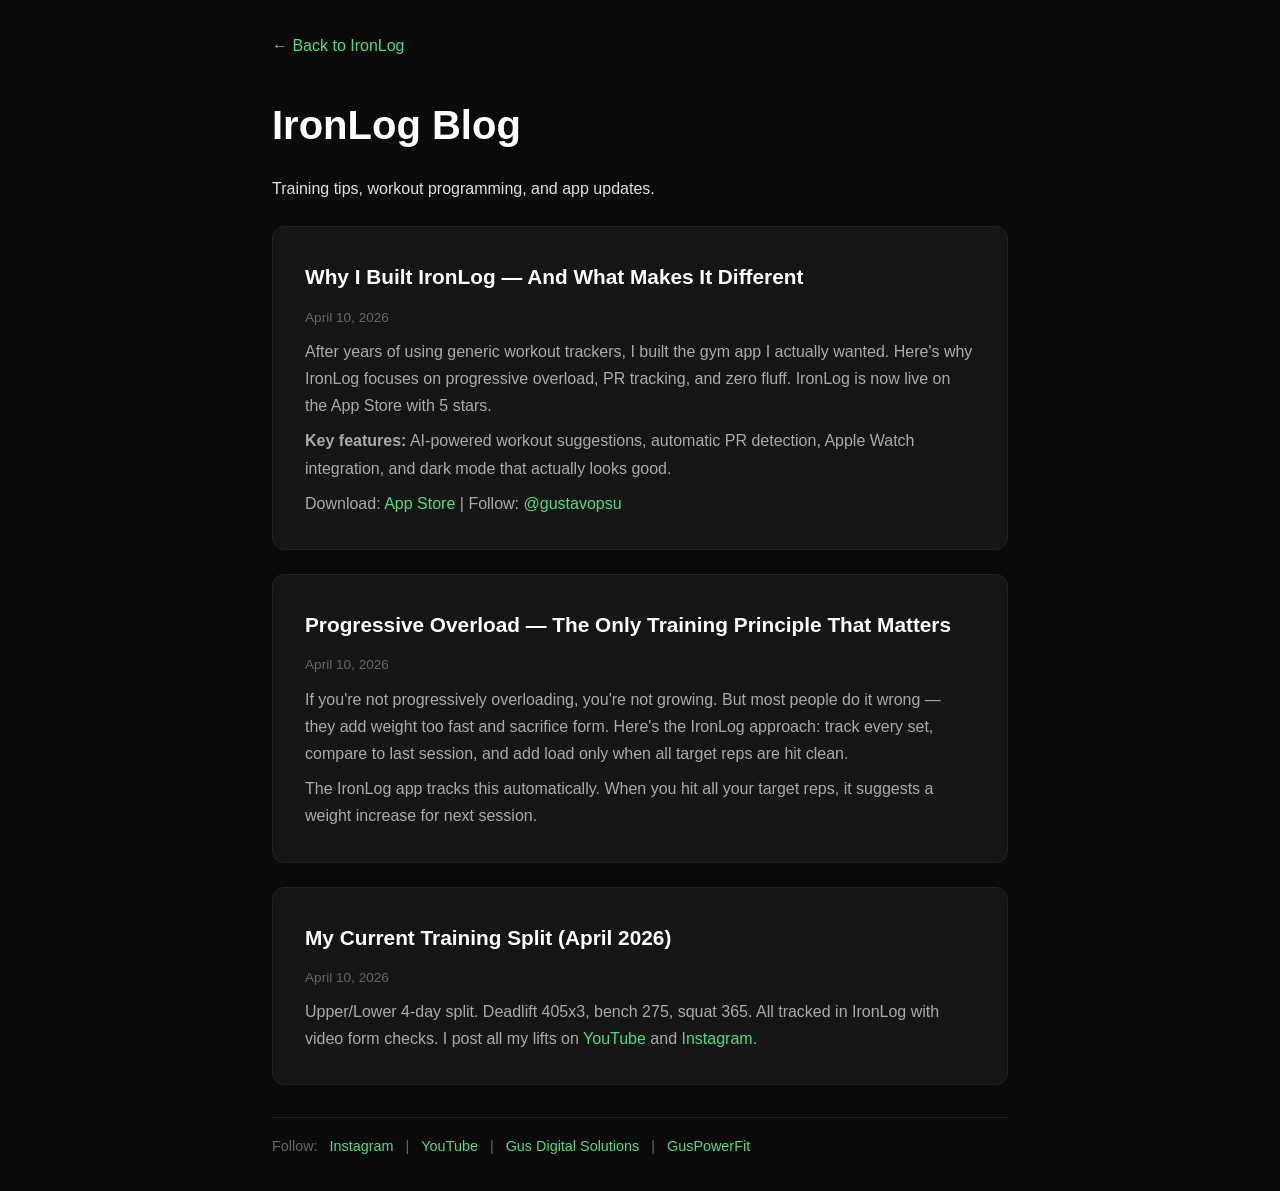
==== blog/index.html @ 03a8ed16 "Add blog section with 3 posts: why I built IronLog, progressive overload, training split Cross-links" ====
<!DOCTYPE html>
<html lang="en" data-theme="dark">
<head>
  <meta charset="UTF-8">
  <meta name="viewport" content="width=device-width, initial-scale=1.0">
  <title>IronLog Blog — Gym Training Tips & App Updates</title>
  <meta name="description" content="Training tips, workout programming advice, and IronLog app updates from Gus Digital Solutions.">
  <meta property="og:title" content="IronLog Blog — Gym Training Tips">
  <meta property="og:description" content="Training tips, workout programming, and app updates.">
  <meta property="og:type" content="website">
  <meta property="og:url" content="https://ironlog.co/blog">
  <link rel="canonical" href="https://ironlog.co/blog">
  <style>
    * { margin: 0; padding: 0; box-sizing: border-box; }
    body { font-family: -apple-system, BlinkMacSystemFont, 'Segoe UI', sans-serif; background: #0a0a0a; color: #e0e0e0; line-height: 1.7; }
    .container { max-width: 800px; margin: 0 auto; padding: 2rem; }
    h1 { font-size: 2.5rem; margin: 2rem 0 1rem; color: #fff; }
    h2 { font-size: 1.5rem; margin: 2rem 0 0.5rem; color: #4ade80; }
    .post { background: #151515; border-radius: 12px; padding: 2rem; margin: 1.5rem 0; border: 1px solid #222; }
    .post h3 { color: #fff; font-size: 1.3rem; margin-bottom: 0.5rem; }
    .post .date { color: #666; font-size: 0.85rem; }
    .post p { color: #aaa; margin-top: 0.5rem; }
    a { color: #4ade80; text-decoration: none; }
    a:hover { text-decoration: underline; }
    .back { display: inline-block; margin-top: 2rem; padding: 0.75rem 1.5rem; background: #4ade80; color: #000; border-radius: 8px; font-weight: 600; }
    .social { margin-top: 2rem; padding-top: 1rem; border-top: 1px solid #222; color: #666; font-size: 0.9rem; }
    .social a { margin: 0 0.5rem; }
  </style>
</head>
<body>
  <div class="container">
    <a href="/">&larr; Back to IronLog</a>
    <h1>IronLog Blog</h1>
    <p>Training tips, workout programming, and app updates.</p>

    <div class="post">
      <h3>Why I Built IronLog — And What Makes It Different</h3>
      <span class="date">April 10, 2026</span>
      <p>After years of using generic workout trackers, I built the gym app I actually wanted. Here's why IronLog focuses on progressive overload, PR tracking, and zero fluff. IronLog is now live on the App Store with 5 stars.</p>
      <p><strong>Key features:</strong> AI-powered workout suggestions, automatic PR detection, Apple Watch integration, and dark mode that actually looks good.</p>
      <p>Download: <a href="https://apps.apple.com/app/ironlog">App Store</a> | Follow: <a href="https://instagram.com/gustavopsu">@gustavopsu</a></p>
    </div>

    <div class="post">
      <h3>Progressive Overload — The Only Training Principle That Matters</h3>
      <span class="date">April 10, 2026</span>
      <p>If you're not progressively overloading, you're not growing. But most people do it wrong — they add weight too fast and sacrifice form. Here's the IronLog approach: track every set, compare to last session, and add load only when all target reps are hit clean.</p>
      <p>The IronLog app tracks this automatically. When you hit all your target reps, it suggests a weight increase for next session.</p>
    </div>

    <div class="post">
      <h3>My Current Training Split (April 2026)</h3>
      <span class="date">April 10, 2026</span>
      <p>Upper/Lower 4-day split. Deadlift 405x3, bench 275, squat 365. All tracked in IronLog with video form checks. I post all my lifts on <a href="https://youtube.com/@gusdigitalsolutions">YouTube</a> and <a href="https://instagram.com/gustavopsu">Instagram</a>.</p>
    </div>

    <div class="social">
      Follow: <a href="https://instagram.com/gustavopsu">Instagram</a> |
      <a href="https://youtube.com/@gusdigitalsolutions">YouTube</a> |
      <a href="https://gusdigitalsolutions.com">Gus Digital Solutions</a> |
      <a href="https://guspowerfit.com">GusPowerFit</a>
    </div>
  </div>
</body>
</html>
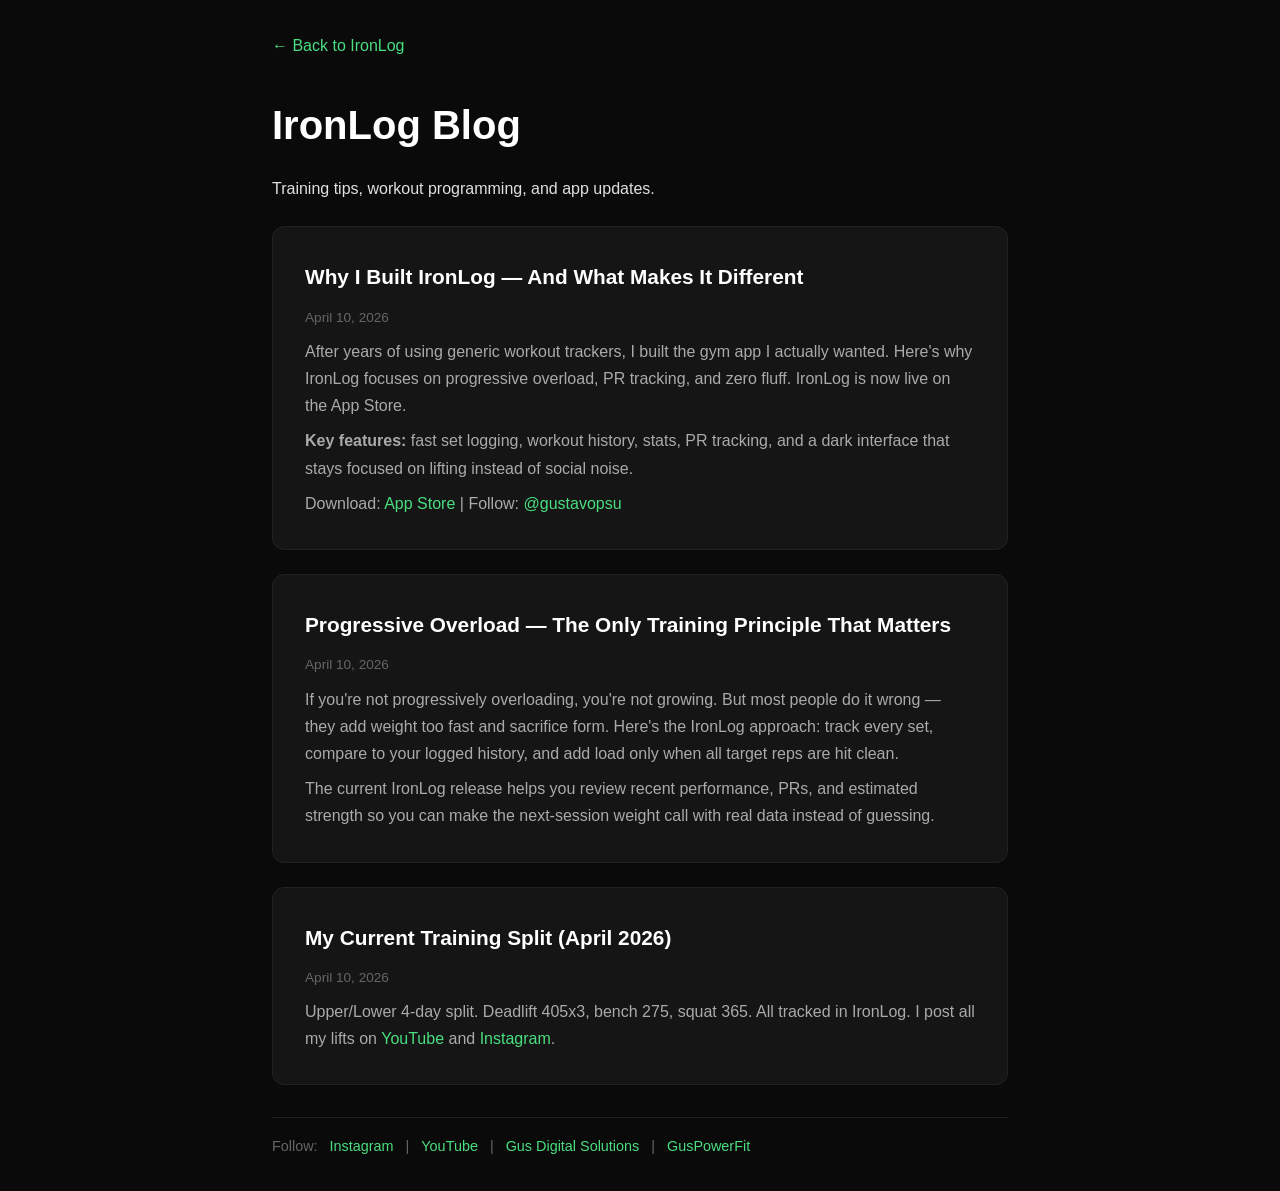
==== commit 8c2d0d31: "Add privacy, terms, and support pages; fix blog and style Adds /privacy/, /terms/, /support/ legal p" ====
--- a/blog/index.html
+++ b/blog/index.html
@@ -8,8 +8,8 @@
   <meta property="og:title" content="IronLog Blog — Gym Training Tips">
   <meta property="og:description" content="Training tips, workout programming, and app updates.">
   <meta property="og:type" content="website">
-  <meta property="og:url" content="https://ironlog.co/blog">
-  <link rel="canonical" href="https://ironlog.co/blog">
+  <meta property="og:url" content="https://ironlog.co/blog/">
+  <link rel="canonical" href="https://ironlog.co/blog/">
   <style>
     * { margin: 0; padding: 0; box-sizing: border-box; }
     body { font-family: -apple-system, BlinkMacSystemFont, 'Segoe UI', sans-serif; background: #0a0a0a; color: #e0e0e0; line-height: 1.7; }
@@ -36,22 +36,22 @@
     <div class="post">
       <h3>Why I Built IronLog — And What Makes It Different</h3>
       <span class="date">April 10, 2026</span>
-      <p>After years of using generic workout trackers, I built the gym app I actually wanted. Here's why IronLog focuses on progressive overload, PR tracking, and zero fluff. IronLog is now live on the App Store with 5 stars.</p>
-      <p><strong>Key features:</strong> AI-powered workout suggestions, automatic PR detection, Apple Watch integration, and dark mode that actually looks good.</p>
-      <p>Download: <a href="https://apps.apple.com/app/ironlog">App Store</a> | Follow: <a href="https://instagram.com/gustavopsu">@gustavopsu</a></p>
+      <p>After years of using generic workout trackers, I built the gym app I actually wanted. Here's why IronLog focuses on progressive overload, PR tracking, and zero fluff. IronLog is now live on the App Store.</p>
+      <p><strong>Key features:</strong> fast set logging, workout history, stats, PR tracking, and a dark interface that stays focused on lifting instead of social noise.</p>
+      <p>Download: <a href="https://apps.apple.com/us/app/ironlog-gym-workout-tracker/id6759731114">App Store</a> | Follow: <a href="https://instagram.com/gustavopsu">@gustavopsu</a></p>
     </div>
 
     <div class="post">
       <h3>Progressive Overload — The Only Training Principle That Matters</h3>
       <span class="date">April 10, 2026</span>
-      <p>If you're not progressively overloading, you're not growing. But most people do it wrong — they add weight too fast and sacrifice form. Here's the IronLog approach: track every set, compare to last session, and add load only when all target reps are hit clean.</p>
-      <p>The IronLog app tracks this automatically. When you hit all your target reps, it suggests a weight increase for next session.</p>
+      <p>If you're not progressively overloading, you're not growing. But most people do it wrong — they add weight too fast and sacrifice form. Here's the IronLog approach: track every set, compare to your logged history, and add load only when all target reps are hit clean.</p>
+      <p>The current IronLog release helps you review recent performance, PRs, and estimated strength so you can make the next-session weight call with real data instead of guessing.</p>
     </div>
 
     <div class="post">
       <h3>My Current Training Split (April 2026)</h3>
       <span class="date">April 10, 2026</span>
-      <p>Upper/Lower 4-day split. Deadlift 405x3, bench 275, squat 365. All tracked in IronLog with video form checks. I post all my lifts on <a href="https://youtube.com/@gusdigitalsolutions">YouTube</a> and <a href="https://instagram.com/gustavopsu">Instagram</a>.</p>
+      <p>Upper/Lower 4-day split. Deadlift 405x3, bench 275, squat 365. All tracked in IronLog. I post all my lifts on <a href="https://youtube.com/@gusdigitalsolutions">YouTube</a> and <a href="https://instagram.com/gustavopsu">Instagram</a>.</p>
     </div>
 
     <div class="social">
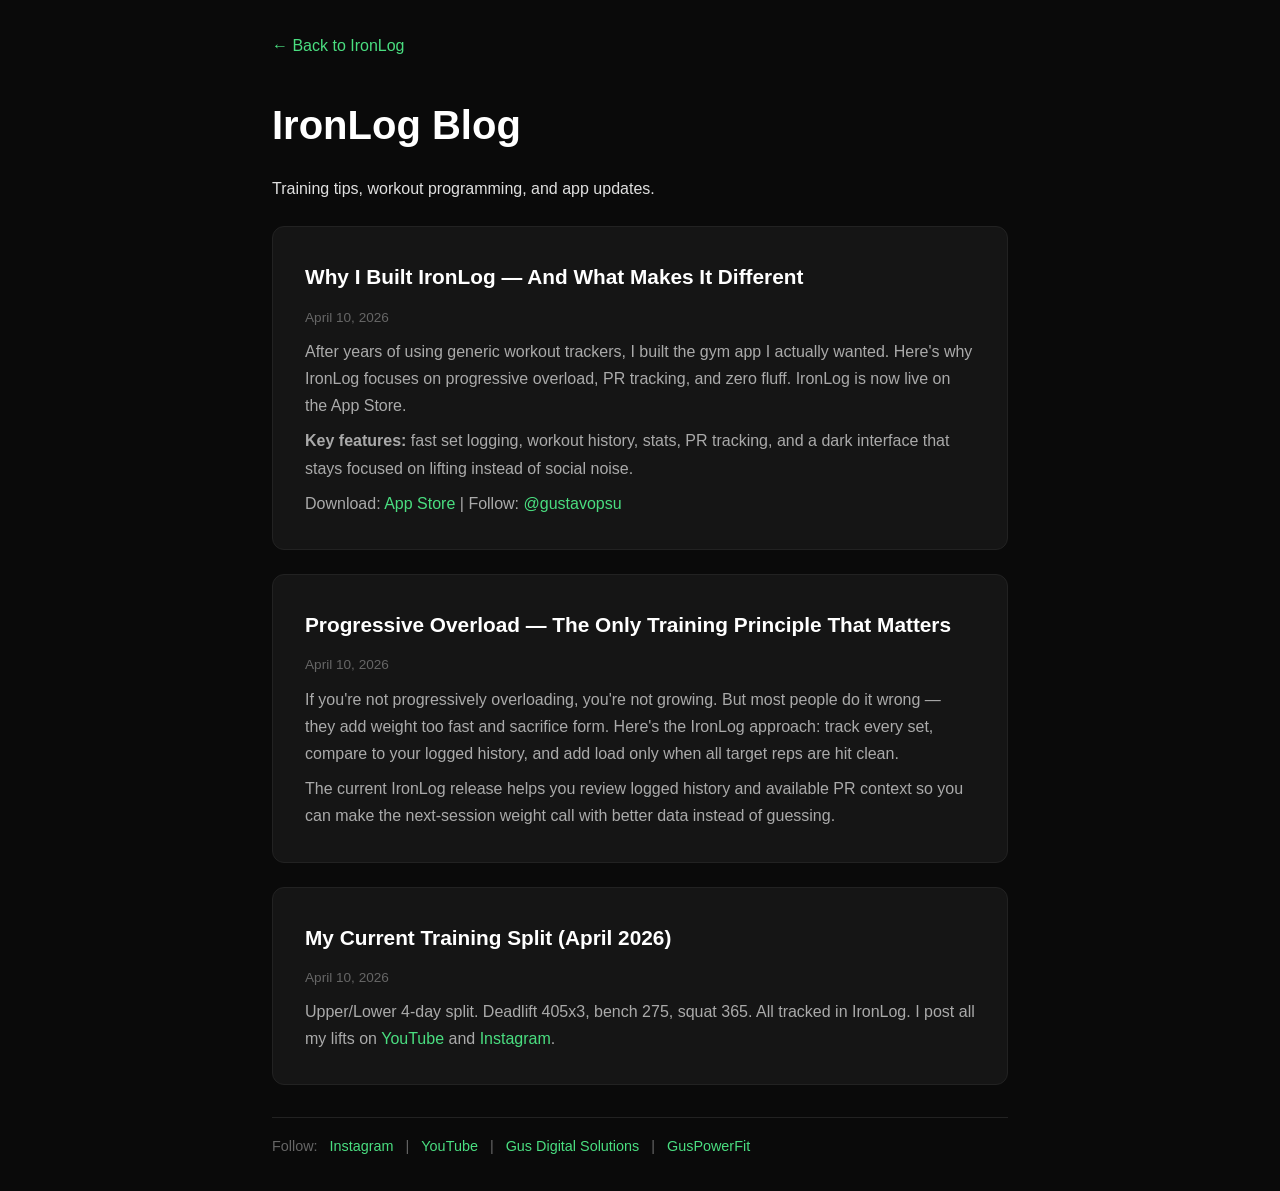
==== commit 158367c9: "site: refresh Android timing copy + add KV-backed contact function - index.html: Android-planned mes" ====
--- a/blog/index.html
+++ b/blog/index.html
@@ -45,7 +45,7 @@
       <h3>Progressive Overload — The Only Training Principle That Matters</h3>
       <span class="date">April 10, 2026</span>
       <p>If you're not progressively overloading, you're not growing. But most people do it wrong — they add weight too fast and sacrifice form. Here's the IronLog approach: track every set, compare to your logged history, and add load only when all target reps are hit clean.</p>
-      <p>The current IronLog release helps you review recent performance, PRs, and estimated strength so you can make the next-session weight call with real data instead of guessing.</p>
+      <p>The current IronLog release helps you review logged history and available PR context so you can make the next-session weight call with better data instead of guessing.</p>
     </div>
 
     <div class="post">
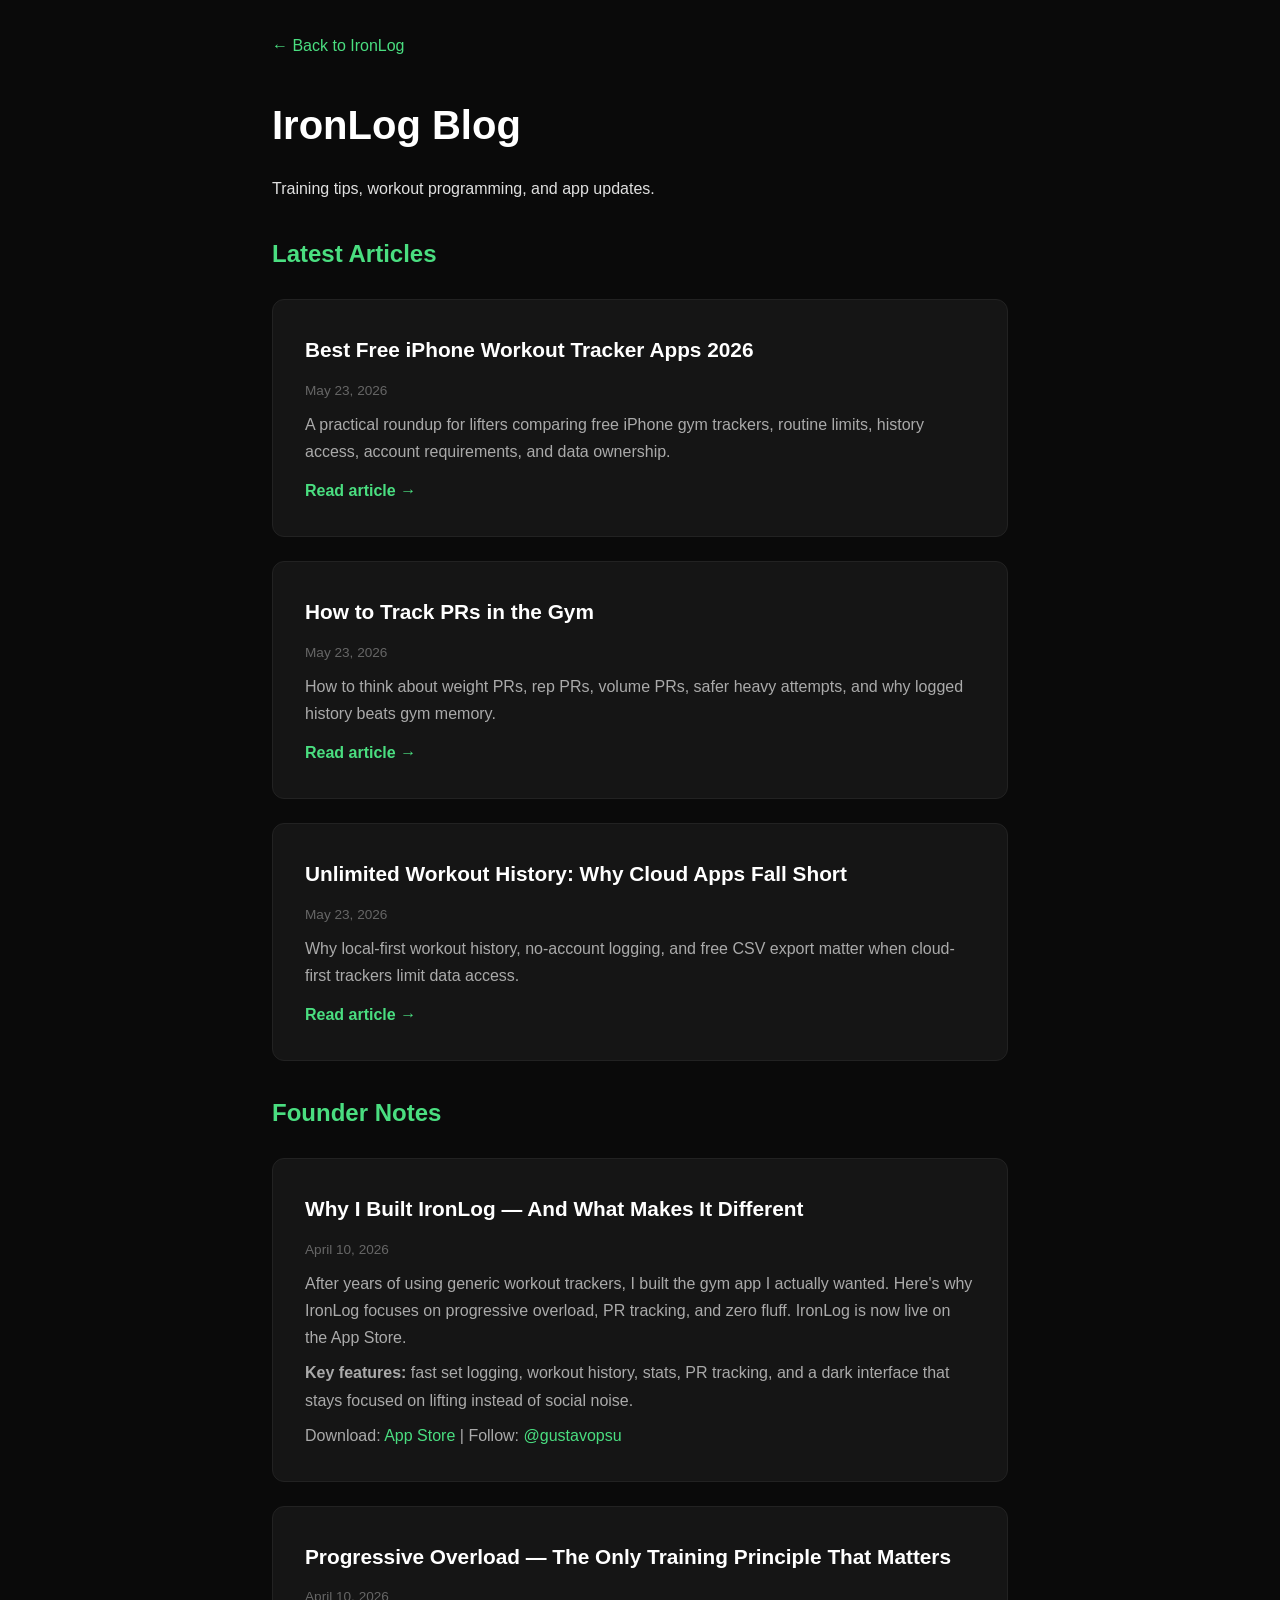
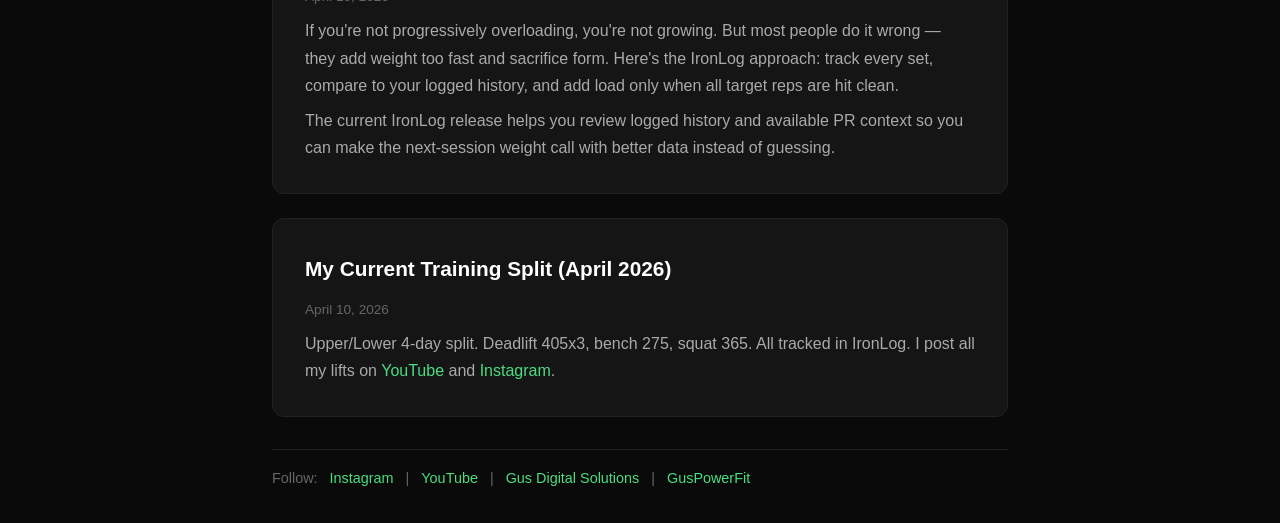
==== commit d09af337: "feat: PWA manifest, security headers, blog UI polish, AI crawler blocks - Add manifest.json (PWA) wi" ====
--- a/blog/index.html
+++ b/blog/index.html
@@ -9,7 +9,14 @@
   <meta property="og:description" content="Training tips, workout programming, and app updates.">
   <meta property="og:type" content="website">
   <meta property="og:url" content="https://ironlog.co/blog/">
+  <meta property="og:site_name" content="IronLog">
+  <meta property="og:image" content="https://ironlog.co/social-card.svg">
+  <meta name="twitter:card" content="summary">
+  <meta name="twitter:title" content="IronLog Blog — Gym Training Tips">
+  <meta name="twitter:description" content="Training tips, workout programming, and app updates.">
+  <meta name="twitter:image" content="https://ironlog.co/social-card.svg">
   <link rel="canonical" href="https://ironlog.co/blog/">
+  <link rel="icon" type="image/svg+xml" href="/favicon.svg">
   <style>
     * { margin: 0; padding: 0; box-sizing: border-box; }
     body { font-family: -apple-system, BlinkMacSystemFont, 'Segoe UI', sans-serif; background: #0a0a0a; color: #e0e0e0; line-height: 1.7; }
@@ -17,9 +24,12 @@
     h1 { font-size: 2.5rem; margin: 2rem 0 1rem; color: #fff; }
     h2 { font-size: 1.5rem; margin: 2rem 0 0.5rem; color: #4ade80; }
     .post { background: #151515; border-radius: 12px; padding: 2rem; margin: 1.5rem 0; border: 1px solid #222; }
+    .post-link { display: block; transition: border-color 0.2s, transform 0.2s; }
+    .post-link:hover { border-color: #4ade80; transform: translateY(-2px); text-decoration: none; }
     .post h3 { color: #fff; font-size: 1.3rem; margin-bottom: 0.5rem; }
     .post .date { color: #666; font-size: 0.85rem; }
     .post p { color: #aaa; margin-top: 0.5rem; }
+    .read-more { display: inline-block; margin-top: 0.75rem; color: #4ade80; font-weight: 700; }
     a { color: #4ade80; text-decoration: none; }
     a:hover { text-decoration: underline; }
     .back { display: inline-block; margin-top: 2rem; padding: 0.75rem 1.5rem; background: #4ade80; color: #000; border-radius: 8px; font-weight: 600; }
@@ -32,6 +42,31 @@
     <a href="/">&larr; Back to IronLog</a>
     <h1>IronLog Blog</h1>
     <p>Training tips, workout programming, and app updates.</p>
+
+    <h2>Latest Articles</h2>
+
+    <a class="post post-link" href="/blog/best-free-iphone-workout-tracker-apps-2026.html">
+      <h3>Best Free iPhone Workout Tracker Apps 2026</h3>
+      <span class="date">May 23, 2026</span>
+      <p>A practical roundup for lifters comparing free iPhone gym trackers, routine limits, history access, account requirements, and data ownership.</p>
+      <span class="read-more">Read article &rarr;</span>
+    </a>
+
+    <a class="post post-link" href="/blog/how-to-track-prs-personal-records-gym.html">
+      <h3>How to Track PRs in the Gym</h3>
+      <span class="date">May 23, 2026</span>
+      <p>How to think about weight PRs, rep PRs, volume PRs, safer heavy attempts, and why logged history beats gym memory.</p>
+      <span class="read-more">Read article &rarr;</span>
+    </a>
+
+    <a class="post post-link" href="/blog/unlimited-workout-history-cloud-apps-fall-short.html">
+      <h3>Unlimited Workout History: Why Cloud Apps Fall Short</h3>
+      <span class="date">May 23, 2026</span>
+      <p>Why local-first workout history, no-account logging, and free CSV export matter when cloud-first trackers limit data access.</p>
+      <span class="read-more">Read article &rarr;</span>
+    </a>
+
+    <h2>Founder Notes</h2>
 
     <div class="post">
       <h3>Why I Built IronLog — And What Makes It Different</h3>
